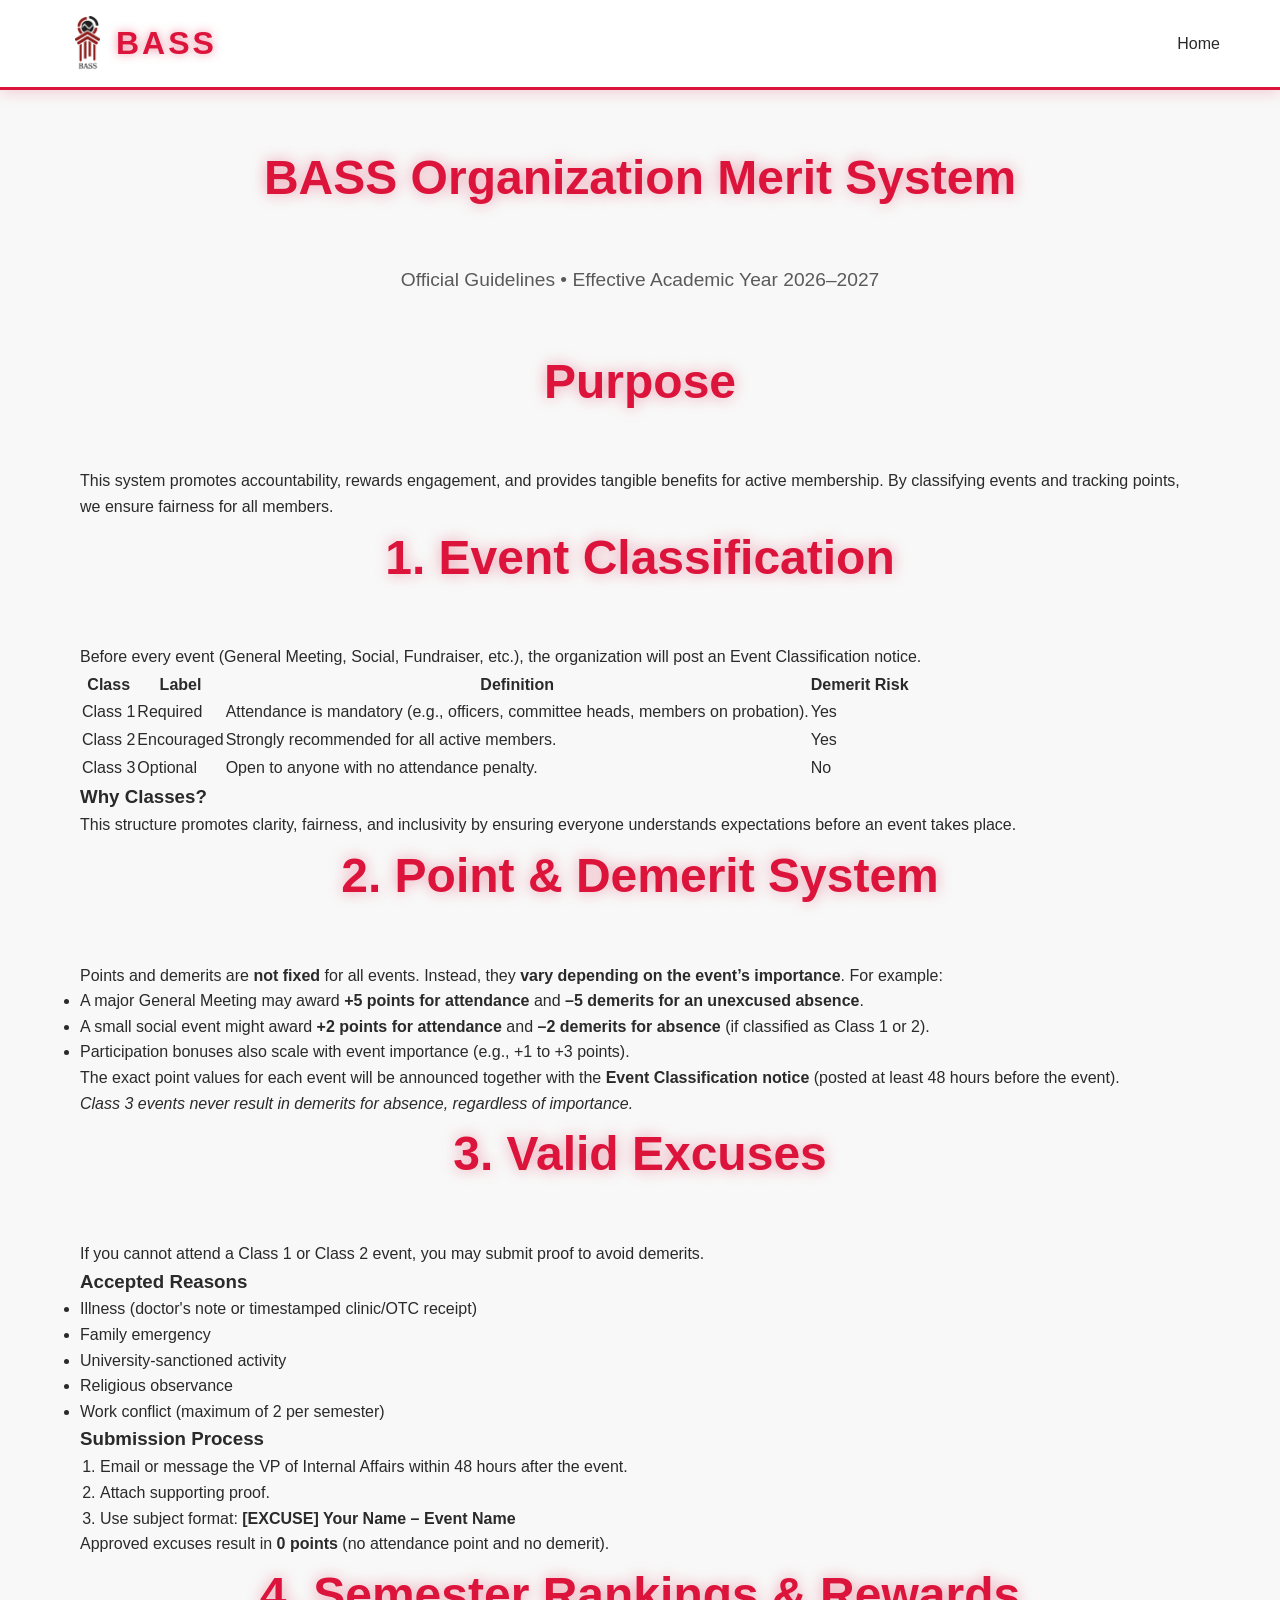
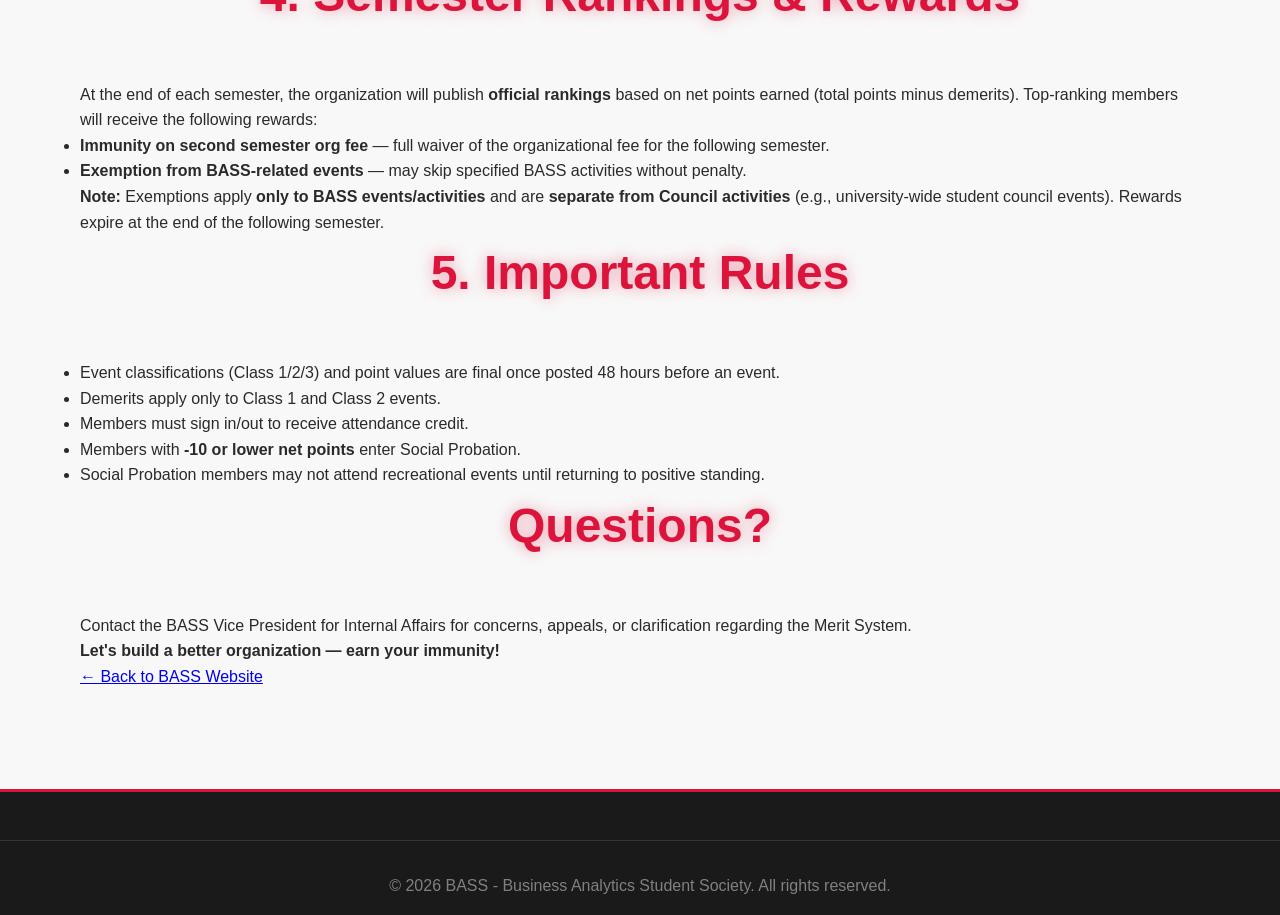
==== merit-system.html @ 32702f1f "Add files via upload" ====
<!DOCTYPE html>
<html lang="en">
<head>
    <meta charset="UTF-8">
    <meta name="viewport" content="width=device-width, initial-scale=1.0">
    <title>BASS Merit System</title>
    <link rel="stylesheet" href="styles.css">
</head>
<body>

<header>
    <nav>
        <div class="logo-container">
            <img class="logo-img" src="pics/logo-01 (1).png" alt="BASS Logo">
            <div class="logo-text">BASS</div>
        </div>

        <ul class="nav-links">
            <li><a href="index.html">Home</a></li>
        </ul>
    </nav>
</header>

<section class="about" style="padding-top:140px;">
    <div class="container">
        <h2>BASS Organization Merit System</h2>
        <p class="section-intro">
            Official Guidelines • Effective Academic Year 2026–2027
        </p>
</header>

<div class="container">

    <div class="section">
        <h2>Purpose</h2>
        <p>
            This system promotes accountability, rewards engagement, and provides
            tangible benefits for active membership. By classifying events and
            tracking points, we ensure fairness for all members.
        </p>
    </div>

    <div class="section">
        <h2>1. Event Classification</h2>
        <p>
            Before every event (General Meeting, Social, Fundraiser, etc.),
            the organization will post an Event Classification notice.
        </p>

        <table>
            <tr>
                <th>Class</th>
                <th>Label</th>
                <th>Definition</th>
                <th>Demerit Risk</th>
            </tr>
            <tr>
                <td>Class 1</td>
                <td>Required</td>
                <td>Attendance is mandatory (e.g., officers, committee heads, members on probation).</td>
                <td>Yes</td>
            </tr>
            <tr>
                <td>Class 2</td>
                <td>Encouraged</td>
                <td>Strongly recommended for all active members.</td>
                <td>Yes</td>
            </tr>
            <tr>
                <td>Class 3</td>
                <td>Optional</td>
                <td>Open to anyone with no attendance penalty.</td>
                <td>No</td>
            </tr>
        </table>

        <h3>Why Classes?</h3>
        <p>
            This structure promotes clarity, fairness, and inclusivity by ensuring
            everyone understands expectations before an event takes place.
        </p>
    </div>

    <div class="section">
        <h2>2. Point & Demerit System</h2>

        <p>
            Points and demerits are <strong>not fixed</strong> for all events. Instead, they 
            <strong>vary depending on the event’s importance</strong>. For example:
        </p>
        <ul>
            <li>A major General Meeting may award <strong>+5 points for attendance</strong> and 
                <strong>–5 demerits for an unexcused absence</strong>.</li>
            <li>A small social event might award <strong>+2 points for attendance</strong> and 
                <strong>–2 demerits for absence</strong> (if classified as Class 1 or 2).</li>
            <li>Participation bonuses also scale with event importance (e.g., +1 to +3 points).</li>
        </ul>
        <p>
            The exact point values for each event will be announced together with the 
            <strong>Event Classification notice</strong> (posted at least 48 hours before the event).
        </p>
        <p>
            <em>Class 3 events never result in demerits for absence, regardless of importance.</em>
        </p>
    </div>

    <div class="section">
        <h2>3. Valid Excuses</h2>

        <p>If you cannot attend a Class 1 or Class 2 event, you may submit proof to avoid demerits.</p>

        <h3>Accepted Reasons</h3>

        <ul>
            <li>Illness (doctor's note or timestamped clinic/OTC receipt)</li>
            <li>Family emergency</li>
            <li>University-sanctioned activity</li>
            <li>Religious observance</li>
            <li>Work conflict (maximum of 2 per semester)</li>
        </ul>

        <h3>Submission Process</h3>

        <ol style="padding-left:20px;">
            <li>Email or message the VP of Internal Affairs within 48 hours after the event.</li>
            <li>Attach supporting proof.</li>
            <li>Use subject format: <strong>[EXCUSE] Your Name – Event Name</strong></li>
        </ol>

        <p>
            Approved excuses result in <strong>0 points</strong> (no attendance point and no demerit).
        </p>
    </div>

    <div class="section">
        <h2>4. Semester Rankings & Rewards</h2>

        <p>
            At the end of each semester, the organization will publish <strong>official rankings</strong> 
            based on net points earned (total points minus demerits). 
            Top-ranking members will receive the following rewards:
        </p>

        <ul>
            <li><strong>Immunity on second semester org fee</strong> — full waiver of the organizational fee for the following semester.</li>
            <li><strong>Exemption from BASS‑related events</strong> — may skip specified BASS activities without penalty.</li>
        </ul>

        <p>
            <strong>Note:</strong> Exemptions apply <strong>only to BASS events/activities</strong> and are 
            <strong>separate from Council activities</strong> (e.g., university‑wide student council events). 
            Rewards expire at the end of the following semester.
        </p>
    </div>

    <div class="section">
        <h2>5. Important Rules</h2>

        <ul>
            <li>Event classifications (Class 1/2/3) and point values are final once posted 48 hours before an event.</li>
            <li>Demerits apply only to Class 1 and Class 2 events.</li>
            <li>Members must sign in/out to receive attendance credit.</li>
            <li>Members with <strong>-10 or lower net points</strong> enter Social Probation.</li>
            <li>Social Probation members may not attend recreational events until returning to positive standing.</li>
        </ul>
    </div>

    <div class="section">
        <h2>Questions?</h2>
        <p>
            Contact the BASS Vice President for Internal Affairs for concerns,
            appeals, or clarification regarding the Merit System.
        </p>

        <p><strong>Let's build a better organization — earn your immunity!</strong></p>

        <a href="index.html" class="back-btn">← Back to BASS Website</a>
   </div>
</section>

<footer>
    <div class="footer-bottom">
        <p>&copy; 2026 BASS - Business Analytics Student Society. All rights reserved.</p>
    </div>
</footer>

</body>
</html>
---- styles.css ----
/* Reset and Base Styles */
* {
    margin: 0;
    padding: 0;
    box-sizing: border-box;
}

body {
    font-family: 'Segoe UI', Tahoma, Geneva, Verdana, sans-serif;
    background-color: #ffffff;
    color: #2a2a2a;
    line-height: 1.6;
    overflow-x: hidden;
}

.container {
    max-width: 1200px;
    margin: 0 auto;
    padding: 0 20px;
}

/* Header and Navigation */
header {
    background-color: #ffffff;
    padding: 1rem 0;
    position: fixed;
    width: 100%;
    top: 0;
    z-index: 1000;
    border-bottom: 3px solid #dc143c;
    box-shadow: 0 2px 15px rgba(220, 20, 60, 0.2);
}

nav {
    max-width: 1200px;
    margin: 0 auto;
    padding: 0 20px;
    display: flex;
    justify-content: space-between;
    align-items: center;
}

/* Logo */
.logo-container {
    display: flex;
    align-items: center;
    gap: 1px;
}

.logo-img {
    width: 55px;
    height: 55px;
    object-fit: contain;
}

.logo-text {
    font-size: 2rem;
    font-weight: bold;
    color: #dc143c;
    text-shadow: 0 0 10px rgba(220, 20, 60, 0.5);
    letter-spacing: 3px;
}
.logo {
    font-size: 1.5rem;
}

.nav-links {
    display: flex;
    list-style: none;
    gap: 2rem;
}

.nav-links a {
    color: #2a2a2a;
    text-decoration: none;
    font-weight: 500;
    transition: color 0.3s ease;
    position: relative;
}

.nav-links a::after {
    content: '';
    position: absolute;
    bottom: -5px;
    left: 0;
    width: 0;
    height: 2px;
    background-color: #dc143c;
    transition: width 0.3s ease;
}

.nav-links a:hover {
    color: #dc143c;
}

.nav-links a:hover::after {
    width: 100%;
}

/* Hero Section */
.hero {
    background: linear-gradient(135deg, #ffffff 0%, #ffe5e5 50%, #ffffff 100%);
    height: 70vh;
    display: flex;
    align-items: center;
    justify-content: center;
    text-align: center;
    position: relative;
    margin-top: 60px;
    overflow: hidden;
}

.hero::before {
    content: '';
    position: absolute;
    top: 0;
    left: 0;
    right: 0;
    bottom: 0;
    background: 
        repeating-linear-gradient(
            90deg,
            transparent,
            transparent 2px,
            rgba(220, 20, 60, 0.05) 2px,
            rgba(220, 20, 60, 0.05) 4px
        ),
        repeating-linear-gradient(
            0deg,
            transparent,
            transparent 2px,
            rgba(220, 20, 60, 0.05) 2px,
            rgba(220, 20, 60, 0.05) 4px
        );
    pointer-events: none;
}

.hero-content {
    z-index: 1;
}

.hero h1 {
    font-size: 4rem;
    margin-bottom: 1rem;
    color: #1a1a1a;
    text-shadow: 0 0 30px rgba(220, 20, 60, 0.4);
    letter-spacing: 2px;
}

.tagline {
    font-size: 1.5rem;
    color: #dc143c;
    margin-bottom: 2rem;
    font-weight: 400;
    text-shadow: 0 0 15px rgba(220, 20, 60, 0.3);
}

.cta-button {
    display: inline-block;
    padding: 15px 40px;
    background-color: #dc143c;
    color: #ffffff;
    text-decoration: none;
    border-radius: 50px;
    font-weight: bold;
    transition: all 0.3s ease;
    border: 2px solid #dc143c;
    box-shadow: 0 0 25px rgba(220, 20, 60, 0.6);
}

.cta-button:hover {
    background-color: #b01030;
    border-color: #b01030;
    box-shadow: 0 0 35px rgba(220, 20, 60, 0.8);
    transform: translateY(-2px);
}

/* About Section */
.about {
    padding: 100px 0;
    background-color: #f8f8f8;
}

.about h2 {
    text-align: center;
    font-size: 3rem;
    margin-bottom: 3rem;
    color: #dc143c;
    text-shadow: 0 0 15px rgba(220, 20, 60, 0.4);
}

.definition-grid {
    display: grid;
    grid-template-columns: repeat(auto-fit, minmax(300px, 1fr));
    gap: 2rem;
}

.definition-card {
    background: #ffffff;
    padding: 2rem;
    border-radius: 15px;
    border: 2px solid #ffe5e5;
    transition: all 0.3s ease;
    box-shadow: 0 4px 15px rgba(220, 20, 60, 0.1);
}

.definition-card:hover {
    transform: translateY(-10px);
    border-color: #dc143c;
    box-shadow: 0 8px 30px rgba(220, 20, 60, 0.3);
}

.definition-card h3 {
    color: #dc143c;
    font-size: 1.8rem;
    margin-bottom: 1rem;
    text-shadow: 0 0 10px rgba(220, 20, 60, 0.2);
}

.definition-card p {
    color: #4a4a4a;
    line-height: 1.8;
}

/* Importance Section */
.importance {
    padding: 100px 0;
    background-color: #ffffff;
}

.importance h2 {
    text-align: center;
    font-size: 3rem;
    margin-bottom: 3rem;
    color: #dc143c;
    text-shadow: 0 0 15px rgba(220, 20, 60, 0.4);
}

.importance-grid {
    display: grid;
    grid-template-columns: repeat(auto-fit, minmax(280px, 1fr));
    gap: 2rem;
}

.importance-item {
    background: linear-gradient(145deg, #ffffff, #fff5f5);
    padding: 2rem;
    border-radius: 15px;
    text-align: center;
    border: 2px solid #ffe5e5;
    transition: all 0.3s ease;
}

.importance-item:hover {
    transform: translateY(-5px);
    border-color: #dc143c;
    box-shadow: 0 10px 30px rgba(220, 20, 60, 0.3);
}

.importance-icon {
    font-size: 3rem;
    margin-bottom: 1rem;
    filter: drop-shadow(0 0 10px rgba(220, 20, 60, 0.3));
}

.importance-item h3 {
    color: #dc143c;
    font-size: 1.5rem;
    margin-bottom: 1rem;
    text-shadow: 0 0 10px rgba(220, 20, 60, 0.2);
}

.importance-item p {
    color: #5a5a5a;
    line-height: 1.7;
}

/* Analysts Section */
.analysts {
    padding: 100px 0;
    background-color: #f8f8f8;
}

.analysts h2 {
    text-align: center;
    font-size: 3rem;
    margin-bottom: 3rem;
    color: #dc143c;
    text-shadow: 0 0 15px rgba(220, 20, 60, 0.4);
}

.analyst-profiles {
    display: grid;
    grid-template-columns: repeat(auto-fit, minmax(280px, 1fr));
    gap: 2rem;
}

.analyst-card {
    background: #ffffff;
    padding: 2rem;
    border-radius: 15px;
    border: 2px solid #ffe5e5;
    transition: all 0.3s ease;
    text-align: center;
}

.analyst-card:hover {
    transform: translateY(-10px);
    border-color: #dc143c;
    box-shadow: 0 10px 40px rgba(220, 20, 60, 0.4);
}

.analyst-image {
    width: 150px;
    height: 150px;
    margin: 0 auto 1.5rem;
    border-radius: 50%;
    background: linear-gradient(135deg, #dc143c, #ff6b6b);
    display: flex;
    align-items: center;
    justify-content: center;
    overflow: hidden;
    border: 3px solid #dc143c;
    box-shadow: 0 0 25px rgba(220, 20, 60, 0.5);
}

.analyst-image img {
    width: 100%;
    height: 100%;
    object-fit: cover;
}

.analyst-card h3 {
    color: #dc143c;
    font-size: 1.6rem;
    margin-bottom: 1rem;
    text-shadow: 0 0 10px rgba(220, 20, 60, 0.2);
}

.analyst-description {
    color: #4a4a4a;
    margin-bottom: 1.5rem;
    line-height: 1.7;
}

.suited-jobs {
    background-color: #fff5f5;
    padding: 1rem;
    border-radius: 10px;
    border: 2px solid #dc143c;
    box-shadow: 0 0 15px rgba(220, 20, 60, 0.1);
}

.suited-jobs h4 {
    color: #dc143c;
    margin-bottom: 0.5rem;
    font-size: 1.1rem;
    text-shadow: 0 0 8px rgba(220, 20, 60, 0.2);
}

.suited-jobs ul {
    list-style: none;
    color: #5a5a5a;
}

.suited-jobs li {
    padding: 0.3rem 0;
    border-bottom: 1px solid #ffe5e5;
}

.suited-jobs li:last-child {
    border-bottom: none;
}

/* Careers Section */
.careers {
    padding: 100px 0;
    background-color: #ffffff;
}

.careers h2 {
    text-align: center;
    font-size: 3rem;
    margin-bottom: 1rem;
    color: #dc143c;
    text-shadow: 0 0 15px rgba(220, 20, 60, 0.4);
}

.section-intro {
    text-align: center;
    font-size: 1.2rem;
    color: #5a5a5a;
    margin-bottom: 3rem;
}

.career-grid {
    display: grid;
    grid-template-columns: repeat(auto-fit, minmax(280px, 1fr));
    gap: 2rem;
}

.career-card {
    background: linear-gradient(145deg, #ffffff, #fff5f5);
    padding: 2rem;
    border-radius: 15px;
    border: 2px solid #ffe5e5;
    transition: all 0.3s ease;
}

.career-card:hover {
    transform: translateY(-5px);
    border-color: #dc143c;
    box-shadow: 0 10px 30px rgba(220, 20, 60, 0.3);
}

.career-card h3 {
    color: #dc143c;
    font-size: 1.6rem;
    margin-bottom: 0.5rem;
    text-shadow: 0 0 10px rgba(220, 20, 60, 0.2);
}

.aka {
    color: #b01030;
    font-weight: bold;
    font-size: 1.1rem;
    margin-bottom: 1rem;
}

.career-card p:last-child {
    color: #5a5a5a;
    line-height: 1.7;
}

/* Showcase Section */
.showcase {
    padding: 100px 0;
    background-color: #f8f8f8;
}

.showcase h2 {
    text-align: center;
    font-size: 3rem;
    margin-bottom: 1rem;
    color: #dc143c;
    text-shadow: 0 0 15px rgba(220, 20, 60, 0.4);
}

.showcase-grid {
    display: grid;
    grid-template-columns: repeat(auto-fit, minmax(350px, 1fr));
    gap: 2rem;
    margin-top: 3rem;
}

.showcase-item {
    position: relative;
    height: 300px;
    border-radius: 15px;
    overflow: hidden;
    border: 3px solid #ffe5e5;
    transition: all 0.3s ease;
    cursor: pointer;
}

.showcase-item:hover {
    border-color: #dc143c;
    box-shadow: 0 10px 40px rgba(220, 20, 60, 0.5);
    transform: scale(1.02);
}

.showcase-item img {
    width: 100%;
    height: 100%;
    object-fit: cover;
    transition: transform 0.3s ease;
}

.showcase-item:hover img {
    transform: scale(1.1);
}

.showcase-overlay {
    position: absolute;
    bottom: 0;
    left: 0;
    right: 0;
    background: linear-gradient(to top, rgba(220, 20, 60, 0.95), transparent);
    padding: 2rem;
    transform: translateY(70%);
    transition: transform 0.3s ease;
}

.showcase-item:hover .showcase-overlay {
    transform: translateY(0);
}

.showcase-overlay h3 {
    color: #ffffff;
    font-size: 1.5rem;
    margin-bottom: 0.5rem;
    text-shadow: 0 0 15px rgba(255, 255, 255, 0.5);
}

.showcase-overlay p {
    color: #ffffff;
    line-height: 1.6;
}

/* Footer */
footer {
    background-color: #1a1a1a;
    padding: 3rem 0 1rem;
    border-top: 3px solid #dc143c;
}

.footer-content {
    display: grid;
    grid-template-columns: repeat(auto-fit, minmax(250px, 1fr));
    gap: 2rem;
    margin-bottom: 2rem;
}

.footer-section h3 {
    color: #dc143c;
    margin-bottom: 1rem;
    font-size: 1.5rem;
    text-shadow: 0 0 10px rgba(220, 20, 60, 0.4);
}

.footer-section p {
    color: #b0b0b0;
    line-height: 1.7;
    margin-bottom: 0.5rem;
}

.footer-section ul {
    list-style: none;
}

.footer-section ul li {
    margin-bottom: 0.5rem;
}

.footer-section ul li a {
    color: #b0b0b0;
    text-decoration: none;
    transition: color 0.3s ease;
}

.footer-section ul li a:hover {
    color: #dc143c;
}

.footer-bottom {
    text-align: center;
    padding-top: 2rem;
    border-top: 1px solid #333;
    color: #808080;
}
.menu-toggle {
    display: none;
    font-size: 2rem;
    color: #dc143c;
    cursor: pointer;
    z-index: 2001;
    position: relative;
}
@media (max-width: 480px) {
    .hero h1 {
        font-size: 2rem;
    }

    .logo {
        font-size: 1.5rem;
    }

    .nav-links {
        flex-direction: column;
        gap: 0.5rem;
    }
}
@media (max-width: 768px) {
    body {
        overflow-x: hidden;
    }

    .container {
        padding: 0 15px;
    }

    .hero {
        height: auto;
        padding: 120px 20px 80px;
    }

    .hero h1 {
        font-size: 2rem;
        line-height: 1.2;
    }

    .tagline {
        font-size: 1rem;
    }

    .about h2,
    .importance h2,
    .analysts h2,
    .careers h2,
    .showcase h2 {
        font-size: 2rem;
        line-height: 1.2;
    }

    .definition-grid,
    .importance-grid,
    .analyst-profiles,
    .career-grid,
    .showcase-grid,
    .footer-content {
        grid-template-columns: 1fr;
        gap: 1.2rem;
    }

    .definition-card,
    .importance-item,
    .analyst-card,
    .career-card {
        padding: 1.2rem;
    }

    .analyst-image {
        width: 110px;
        height: 110px;
    }

    .showcase-item {
        height: 220px;
    }

    .showcase-overlay {
        transform: translateY(0);
        padding: 1rem;
    }

    .showcase-overlay h3 {
        font-size: 1.2rem;
    }

    .showcase-overlay p {
        font-size: 0.9rem;
    }

    .nav-links {
        display: none;
        position: absolute;
        top: 70px;
        right: 10px;
        background: #fff;
        flex-direction: column;
        width: 170px;
        padding: 0.8rem;
        border-radius: 12px;
        border: 2px solid #dc143c;
        box-shadow: 0 4px 20px rgba(220, 20, 60, 0.3);
        gap: 0.8rem;
        text-align: center;
    }

    .nav-links.show {
        display: flex;
    }

    .menu-toggle {
        display: block;
    }
    header {
        padding: 0.7rem 0;
    }

    .logo-img {
        width: 42px;
        height: 42px;
    }

    .logo-text {
        font-size: 1.4rem;
        letter-spacing: 1px;
    }
}
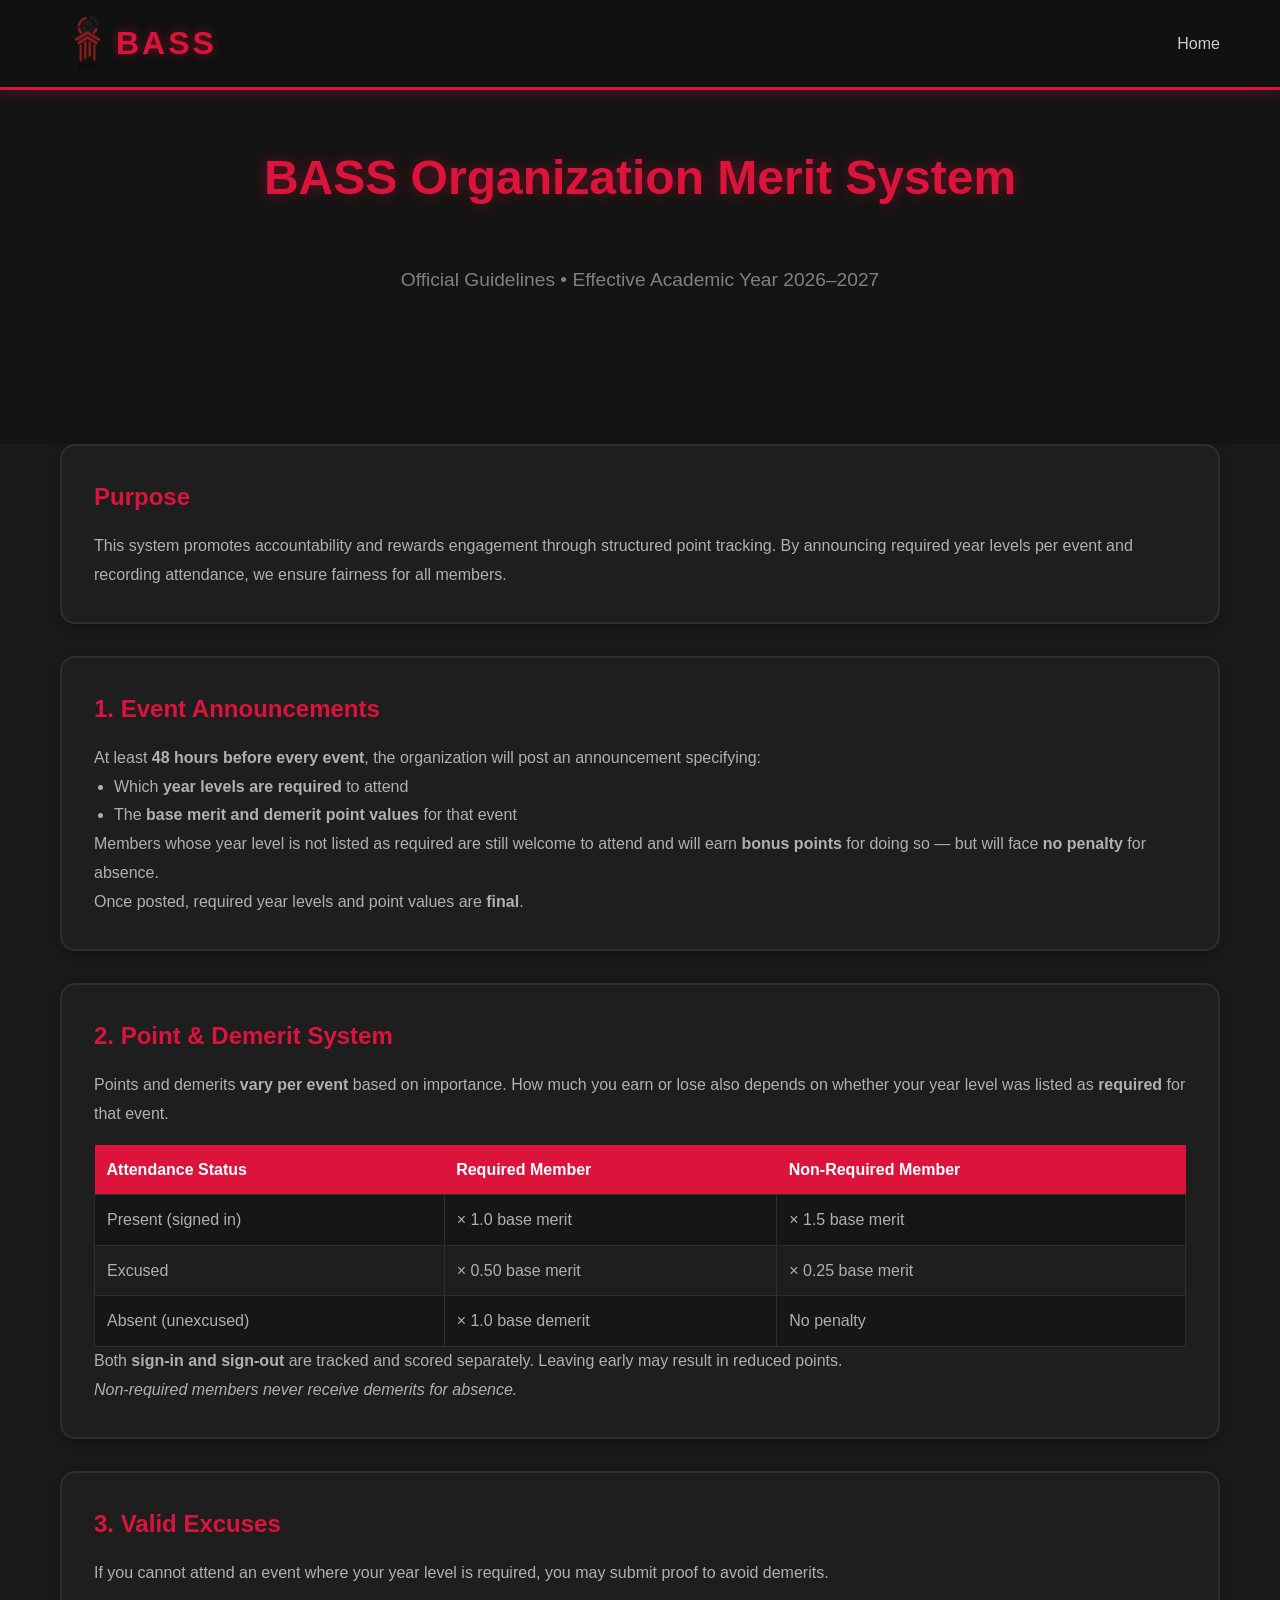
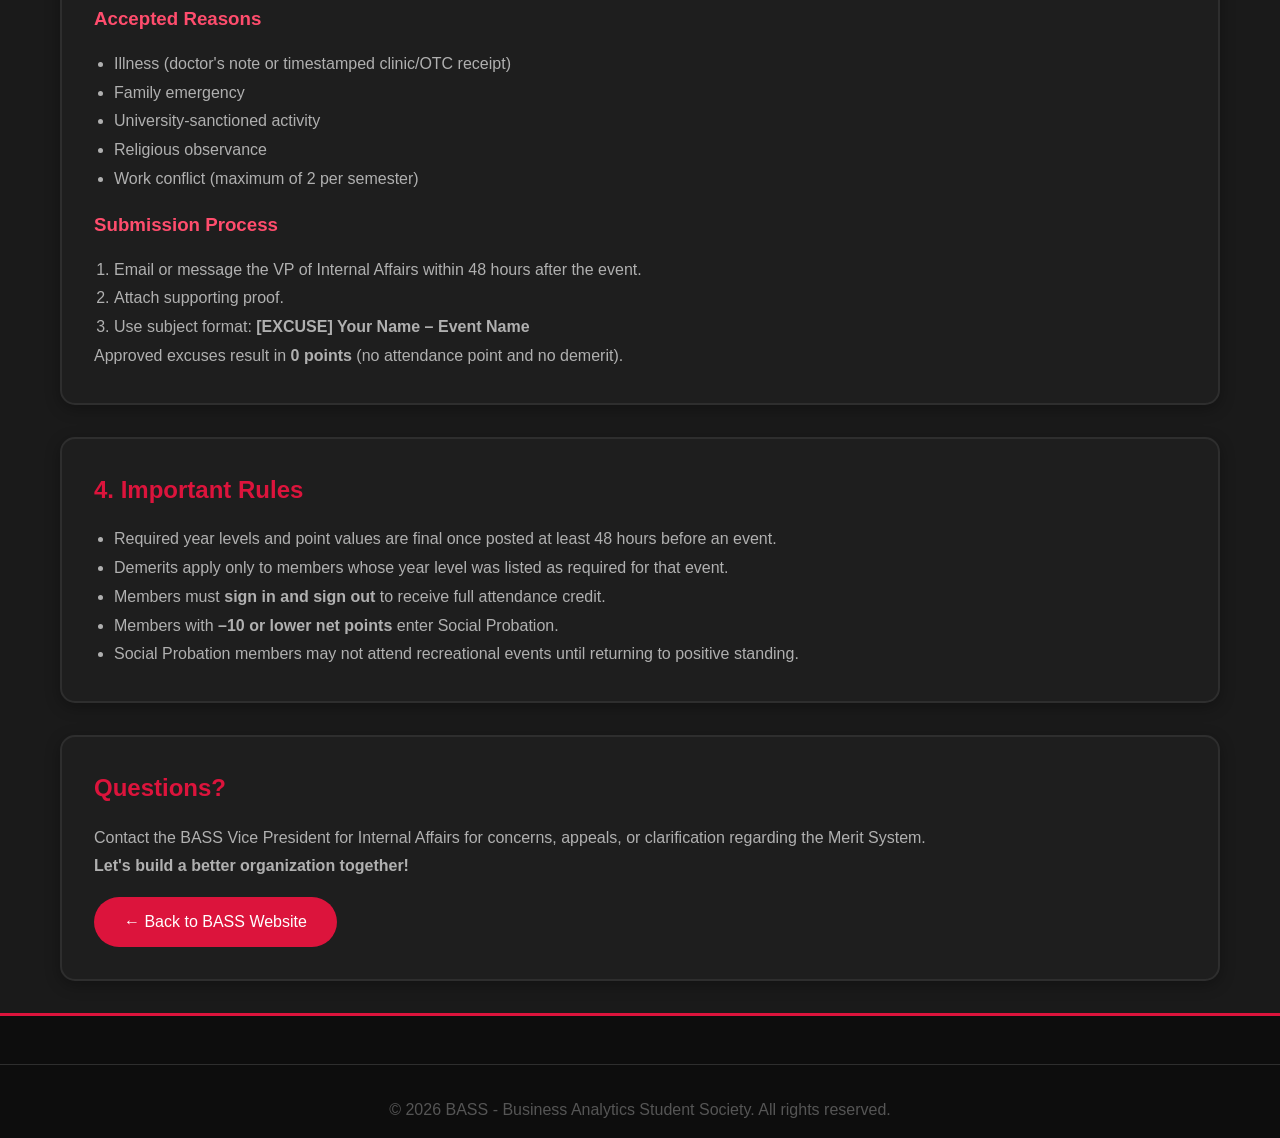
==== commit 37a9e9ca: "Revise merit system guidelines for clarity Updated the merit system guidelines to clarify event anno" ====
--- a/merit-system.html
+++ b/merit-system.html
@@ -27,57 +27,37 @@
         <p class="section-intro">
             Official Guidelines • Effective Academic Year 2026–2027
         </p>
-</header>
+    </div>
+</section>
 
 <div class="container">
 
     <div class="section">
         <h2>Purpose</h2>
         <p>
-            This system promotes accountability, rewards engagement, and provides
-            tangible benefits for active membership. By classifying events and
-            tracking points, we ensure fairness for all members.
+            This system promotes accountability and rewards engagement through
+            structured point tracking. By announcing required year levels per event
+            and recording attendance, we ensure fairness for all members.
         </p>
     </div>
 
     <div class="section">
-        <h2>1. Event Classification</h2>
+        <h2>1. Event Announcements</h2>
         <p>
-            Before every event (General Meeting, Social, Fundraiser, etc.),
-            the organization will post an Event Classification notice.
+            At least <strong>48 hours before every event</strong>, the organization will post an
+            announcement specifying:
         </p>
-
-        <table>
-            <tr>
-                <th>Class</th>
-                <th>Label</th>
-                <th>Definition</th>
-                <th>Demerit Risk</th>
-            </tr>
-            <tr>
-                <td>Class 1</td>
-                <td>Required</td>
-                <td>Attendance is mandatory (e.g., officers, committee heads, members on probation).</td>
-                <td>Yes</td>
-            </tr>
-            <tr>
-                <td>Class 2</td>
-                <td>Encouraged</td>
-                <td>Strongly recommended for all active members.</td>
-                <td>Yes</td>
-            </tr>
-            <tr>
-                <td>Class 3</td>
-                <td>Optional</td>
-                <td>Open to anyone with no attendance penalty.</td>
-                <td>No</td>
-            </tr>
-        </table>
-
-        <h3>Why Classes?</h3>
+        <ul>
+            <li>Which <strong>year levels are required</strong> to attend</li>
+            <li>The <strong>base merit and demerit point values</strong> for that event</li>
+        </ul>
         <p>
-            This structure promotes clarity, fairness, and inclusivity by ensuring
-            everyone understands expectations before an event takes place.
+            Members whose year level is not listed as required are still welcome to attend
+            and will earn <strong>bonus points</strong> for doing so — but will face
+            <strong>no penalty</strong> for absence.
+        </p>
+        <p>
+            Once posted, required year levels and point values are <strong>final</strong>.
         </p>
     </div>
 
@@ -85,29 +65,47 @@
         <h2>2. Point & Demerit System</h2>
 
         <p>
-            Points and demerits are <strong>not fixed</strong> for all events. Instead, they 
-            <strong>vary depending on the event’s importance</strong>. For example:
+            Points and demerits <strong>vary per event</strong> based on importance.
+            How much you earn or lose also depends on whether your year level
+            was listed as <strong>required</strong> for that event.
         </p>
-        <ul>
-            <li>A major General Meeting may award <strong>+5 points for attendance</strong> and 
-                <strong>–5 demerits for an unexcused absence</strong>.</li>
-            <li>A small social event might award <strong>+2 points for attendance</strong> and 
-                <strong>–2 demerits for absence</strong> (if classified as Class 1 or 2).</li>
-            <li>Participation bonuses also scale with event importance (e.g., +1 to +3 points).</li>
-        </ul>
+
+        <table>
+            <tr>
+                <th>Attendance Status</th>
+                <th>Required Member</th>
+                <th>Non-Required Member</th>
+            </tr>
+            <tr>
+                <td>Present (signed in)</td>
+                <td>× 1.0 base merit</td>
+                <td>× 1.5 base merit</td>
+            </tr>
+            <tr>
+                <td>Excused</td>
+                <td>× 0.50 base merit</td>
+                <td>× 0.25 base merit</td>
+            </tr>
+            <tr>
+                <td>Absent (unexcused)</td>
+                <td>× 1.0 base demerit</td>
+                <td>No penalty</td>
+            </tr>
+        </table>
+
         <p>
-            The exact point values for each event will be announced together with the 
-            <strong>Event Classification notice</strong> (posted at least 48 hours before the event).
+            Both <strong>sign-in and sign-out</strong> are tracked and scored separately.
+            Leaving early may result in reduced points.
         </p>
         <p>
-            <em>Class 3 events never result in demerits for absence, regardless of importance.</em>
+            <em>Non-required members never receive demerits for absence.</em>
         </p>
     </div>
 
     <div class="section">
         <h2>3. Valid Excuses</h2>
 
-        <p>If you cannot attend a Class 1 or Class 2 event, you may submit proof to avoid demerits.</p>
+        <p>If you cannot attend an event where your year level is required, you may submit proof to avoid demerits.</p>
 
         <h3>Accepted Reasons</h3>
 
@@ -133,34 +131,13 @@
     </div>
 
     <div class="section">
-        <h2>4. Semester Rankings & Rewards</h2>
-
-        <p>
-            At the end of each semester, the organization will publish <strong>official rankings</strong> 
-            based on net points earned (total points minus demerits). 
-            Top-ranking members will receive the following rewards:
-        </p>
+        <h2>4. Important Rules</h2>
 
         <ul>
-            <li><strong>Immunity on second semester org fee</strong> — full waiver of the organizational fee for the following semester.</li>
-            <li><strong>Exemption from BASS‑related events</strong> — may skip specified BASS activities without penalty.</li>
-        </ul>
-
-        <p>
-            <strong>Note:</strong> Exemptions apply <strong>only to BASS events/activities</strong> and are 
-            <strong>separate from Council activities</strong> (e.g., university‑wide student council events). 
-            Rewards expire at the end of the following semester.
-        </p>
-    </div>
-
-    <div class="section">
-        <h2>5. Important Rules</h2>
-
-        <ul>
-            <li>Event classifications (Class 1/2/3) and point values are final once posted 48 hours before an event.</li>
-            <li>Demerits apply only to Class 1 and Class 2 events.</li>
-            <li>Members must sign in/out to receive attendance credit.</li>
-            <li>Members with <strong>-10 or lower net points</strong> enter Social Probation.</li>
+            <li>Required year levels and point values are final once posted at least 48 hours before an event.</li>
+            <li>Demerits apply only to members whose year level was listed as required for that event.</li>
+            <li>Members must <strong>sign in and sign out</strong> to receive full attendance credit.</li>
+            <li>Members with <strong>–10 or lower net points</strong> enter Social Probation.</li>
             <li>Social Probation members may not attend recreational events until returning to positive standing.</li>
         </ul>
     </div>
@@ -172,11 +149,12 @@
             appeals, or clarification regarding the Merit System.
         </p>
 
-        <p><strong>Let's build a better organization — earn your immunity!</strong></p>
+        <p><strong>Let's build a better organization together!</strong></p>
 
         <a href="index.html" class="back-btn">← Back to BASS Website</a>
-   </div>
-</section>
+    </div>
+
+</div>
 
 <footer>
     <div class="footer-bottom">
@@ -185,4 +163,4 @@
 </footer>
 
 </body>
-</html>+</html>
--- a/styles.css
+++ b/styles.css
@@ -7,8 +7,8 @@
 
 body {
     font-family: 'Segoe UI', Tahoma, Geneva, Verdana, sans-serif;
-    background-color: #ffffff;
-    color: #2a2a2a;
+    background-color: #1a1a1a;
+    color: #e0e0e0;
     line-height: 1.6;
     overflow-x: hidden;
 }
@@ -21,14 +21,14 @@
 
 /* Header and Navigation */
 header {
-    background-color: #ffffff;
+    background-color: #111111;
     padding: 1rem 0;
     position: fixed;
     width: 100%;
     top: 0;
     z-index: 1000;
     border-bottom: 3px solid #dc143c;
-    box-shadow: 0 2px 15px rgba(220, 20, 60, 0.2);
+    box-shadow: 0 2px 15px rgba(220, 20, 60, 0.3);
 }
 
 nav {
@@ -71,7 +71,7 @@
 }
 
 .nav-links a {
-    color: #2a2a2a;
+    color: #cccccc;
     text-decoration: none;
     font-weight: 500;
     transition: color 0.3s ease;
@@ -99,7 +99,7 @@
 
 /* Hero Section */
 .hero {
-    background: linear-gradient(135deg, #ffffff 0%, #ffe5e5 50%, #ffffff 100%);
+    background: linear-gradient(135deg, #111111 0%, #2a0a0f 50%, #111111 100%);
     height: 70vh;
     display: flex;
     align-items: center;
@@ -142,8 +142,8 @@
 .hero h1 {
     font-size: 4rem;
     margin-bottom: 1rem;
-    color: #1a1a1a;
-    text-shadow: 0 0 30px rgba(220, 20, 60, 0.4);
+    color: #f0f0f0;
+    text-shadow: 0 0 30px rgba(220, 20, 60, 0.5);
     letter-spacing: 2px;
 }
 
@@ -152,7 +152,7 @@
     color: #dc143c;
     margin-bottom: 2rem;
     font-weight: 400;
-    text-shadow: 0 0 15px rgba(220, 20, 60, 0.3);
+    text-shadow: 0 0 15px rgba(220, 20, 60, 0.4);
 }
 
 .cta-button {
@@ -165,20 +165,20 @@
     font-weight: bold;
     transition: all 0.3s ease;
     border: 2px solid #dc143c;
-    box-shadow: 0 0 25px rgba(220, 20, 60, 0.6);
+    box-shadow: 0 0 25px rgba(220, 20, 60, 0.5);
 }
 
 .cta-button:hover {
     background-color: #b01030;
     border-color: #b01030;
-    box-shadow: 0 0 35px rgba(220, 20, 60, 0.8);
+    box-shadow: 0 0 35px rgba(220, 20, 60, 0.7);
     transform: translateY(-2px);
 }
 
 /* About Section */
 .about {
     padding: 100px 0;
-    background-color: #f8f8f8;
+    background-color: #141414;
 }
 
 .about h2 {
@@ -196,12 +196,12 @@
 }
 
 .definition-card {
-    background: #ffffff;
+    background: #1e1e1e;
     padding: 2rem;
     border-radius: 15px;
-    border: 2px solid #ffe5e5;
+    border: 2px solid #2e2e2e;
     transition: all 0.3s ease;
-    box-shadow: 0 4px 15px rgba(220, 20, 60, 0.1);
+    box-shadow: 0 4px 15px rgba(0, 0, 0, 0.3);
 }
 
 .definition-card:hover {
@@ -218,14 +218,14 @@
 }
 
 .definition-card p {
-    color: #4a4a4a;
+    color: #b0b0b0;
     line-height: 1.8;
 }
 
 /* Importance Section */
 .importance {
     padding: 100px 0;
-    background-color: #ffffff;
+    background-color: #1a1a1a;
 }
 
 .importance h2 {
@@ -243,11 +243,11 @@
 }
 
 .importance-item {
-    background: linear-gradient(145deg, #ffffff, #fff5f5);
+    background: #1e1e1e;
     padding: 2rem;
     border-radius: 15px;
     text-align: center;
-    border: 2px solid #ffe5e5;
+    border: 2px solid #2e2e2e;
     transition: all 0.3s ease;
 }
 
@@ -271,14 +271,14 @@
 }
 
 .importance-item p {
-    color: #5a5a5a;
+    color: #a0a0a0;
     line-height: 1.7;
 }
 
 /* Analysts Section */
 .analysts {
     padding: 100px 0;
-    background-color: #f8f8f8;
+    background-color: #141414;
 }
 
 .analysts h2 {
@@ -296,10 +296,10 @@
 }
 
 .analyst-card {
-    background: #ffffff;
+    background: #1e1e1e;
     padding: 2rem;
     border-radius: 15px;
-    border: 2px solid #ffe5e5;
+    border: 2px solid #2e2e2e;
     transition: all 0.3s ease;
     text-align: center;
 }
@@ -315,13 +315,13 @@
     height: 150px;
     margin: 0 auto 1.5rem;
     border-radius: 50%;
-    background: linear-gradient(135deg, #dc143c, #ff6b6b);
+    background: linear-gradient(135deg, #dc143c, #8b0000);
     display: flex;
     align-items: center;
     justify-content: center;
     overflow: hidden;
     border: 3px solid #dc143c;
-    box-shadow: 0 0 25px rgba(220, 20, 60, 0.5);
+    box-shadow: 0 0 25px rgba(220, 20, 60, 0.4);
 }
 
 .analyst-image img {
@@ -338,17 +338,17 @@
 }
 
 .analyst-description {
-    color: #4a4a4a;
+    color: #b0b0b0;
     margin-bottom: 1.5rem;
     line-height: 1.7;
 }
 
 .suited-jobs {
-    background-color: #fff5f5;
+    background-color: #141414;
     padding: 1rem;
     border-radius: 10px;
     border: 2px solid #dc143c;
-    box-shadow: 0 0 15px rgba(220, 20, 60, 0.1);
+    box-shadow: 0 0 15px rgba(220, 20, 60, 0.15);
 }
 
 .suited-jobs h4 {
@@ -360,12 +360,12 @@
 
 .suited-jobs ul {
     list-style: none;
-    color: #5a5a5a;
+    color: #a0a0a0;
 }
 
 .suited-jobs li {
     padding: 0.3rem 0;
-    border-bottom: 1px solid #ffe5e5;
+    border-bottom: 1px solid #2e2e2e;
 }
 
 .suited-jobs li:last-child {
@@ -375,7 +375,7 @@
 /* Careers Section */
 .careers {
     padding: 100px 0;
-    background-color: #ffffff;
+    background-color: #1a1a1a;
 }
 
 .careers h2 {
@@ -389,7 +389,7 @@
 .section-intro {
     text-align: center;
     font-size: 1.2rem;
-    color: #5a5a5a;
+    color: #808080;
     margin-bottom: 3rem;
 }
 
@@ -400,10 +400,10 @@
 }
 
 .career-card {
-    background: linear-gradient(145deg, #ffffff, #fff5f5);
+    background: #1e1e1e;
     padding: 2rem;
     border-radius: 15px;
-    border: 2px solid #ffe5e5;
+    border: 2px solid #2e2e2e;
     transition: all 0.3s ease;
 }
 
@@ -421,21 +421,21 @@
 }
 
 .aka {
-    color: #b01030;
+    color: #ff4d6d;
     font-weight: bold;
     font-size: 1.1rem;
     margin-bottom: 1rem;
 }
 
 .career-card p:last-child {
-    color: #5a5a5a;
+    color: #a0a0a0;
     line-height: 1.7;
 }
 
 /* Showcase Section */
 .showcase {
     padding: 100px 0;
-    background-color: #f8f8f8;
+    background-color: #141414;
 }
 
 .showcase h2 {
@@ -458,7 +458,7 @@
     height: 300px;
     border-radius: 15px;
     overflow: hidden;
-    border: 3px solid #ffe5e5;
+    border: 3px solid #2e2e2e;
     transition: all 0.3s ease;
     cursor: pointer;
 }
@@ -485,7 +485,7 @@
     bottom: 0;
     left: 0;
     right: 0;
-    background: linear-gradient(to top, rgba(220, 20, 60, 0.95), transparent);
+    background: linear-gradient(to top, rgba(180, 10, 40, 0.95), transparent);
     padding: 2rem;
     transform: translateY(70%);
     transition: transform 0.3s ease;
@@ -499,17 +499,17 @@
     color: #ffffff;
     font-size: 1.5rem;
     margin-bottom: 0.5rem;
-    text-shadow: 0 0 15px rgba(255, 255, 255, 0.5);
+    text-shadow: 0 0 15px rgba(255, 255, 255, 0.3);
 }
 
 .showcase-overlay p {
-    color: #ffffff;
+    color: #f0f0f0;
     line-height: 1.6;
 }
 
 /* Footer */
 footer {
-    background-color: #1a1a1a;
+    background-color: #0d0d0d;
     padding: 3rem 0 1rem;
     border-top: 3px solid #dc143c;
 }
@@ -529,7 +529,7 @@
 }
 
 .footer-section p {
-    color: #b0b0b0;
+    color: #808080;
     line-height: 1.7;
     margin-bottom: 0.5rem;
 }
@@ -543,7 +543,7 @@
 }
 
 .footer-section ul li a {
-    color: #b0b0b0;
+    color: #808080;
     text-decoration: none;
     transition: color 0.3s ease;
 }
@@ -555,9 +555,10 @@
 .footer-bottom {
     text-align: center;
     padding-top: 2rem;
-    border-top: 1px solid #333;
-    color: #808080;
-}
+    border-top: 1px solid #2e2e2e;
+    color: #555555;
+}
+
 .menu-toggle {
     display: none;
     font-size: 2rem;
@@ -566,6 +567,7 @@
     z-index: 2001;
     position: relative;
 }
+
 @media (max-width: 480px) {
     .hero h1 {
         font-size: 2rem;
@@ -580,6 +582,7 @@
         gap: 0.5rem;
     }
 }
+
 @media (max-width: 768px) {
     body {
         overflow-x: hidden;
@@ -656,7 +659,7 @@
         position: absolute;
         top: 70px;
         right: 10px;
-        background: #fff;
+        background: #1a1a1a;
         flex-direction: column;
         width: 170px;
         padding: 0.8rem;
@@ -674,6 +677,7 @@
     .menu-toggle {
         display: block;
     }
+
     header {
         padding: 0.7rem 0;
     }
@@ -688,3 +692,89 @@
         letter-spacing: 1px;
     }
 }
+
+/* ==========================
+   MERIT SYSTEM PAGE
+========================== */
+
+.section {
+    background: #1e1e1e;
+    padding: 2rem;
+    margin-bottom: 2rem;
+    border-radius: 15px;
+    border: 2px solid #2e2e2e;
+    box-shadow: 0 4px 15px rgba(0, 0, 0, 0.3);
+}
+
+.section h2 {
+    color: #dc143c;
+    margin-bottom: 1rem;
+}
+
+.section h3 {
+    color: #ff4d6d;
+    margin: 1rem 0;
+}
+
+.section p,
+.section li {
+    color: #b0b0b0;
+    line-height: 1.8;
+}
+
+.section ul,
+.section ol {
+    padding-left: 20px;
+}
+
+.highlight {
+    color: #dc143c;
+    font-weight: bold;
+}
+
+.back-btn {
+    display: inline-block;
+    margin-top: 1rem;
+    padding: 12px 30px;
+    background: #dc143c;
+    color: #fff;
+    text-decoration: none;
+    border-radius: 50px;
+    transition: all .3s ease;
+}
+
+.back-btn:hover {
+    background: #b01030;
+    transform: translateY(-2px);
+}
+
+table {
+    width: 100%;
+    border-collapse: collapse;
+    margin-top: 1rem;
+}
+
+table th {
+    background: #dc143c;
+    color: white;
+    padding: 12px;
+    text-align: left;
+}
+
+table td {
+    border: 1px solid #2e2e2e;
+    padding: 12px;
+    color: #b0b0b0;
+}
+
+table tr:nth-child(even) {
+    background: #161616;
+}
+
+@media (max-width:768px) {
+    table {
+        display: block;
+        overflow-x: auto;
+        white-space: nowrap;
+    }
+}
